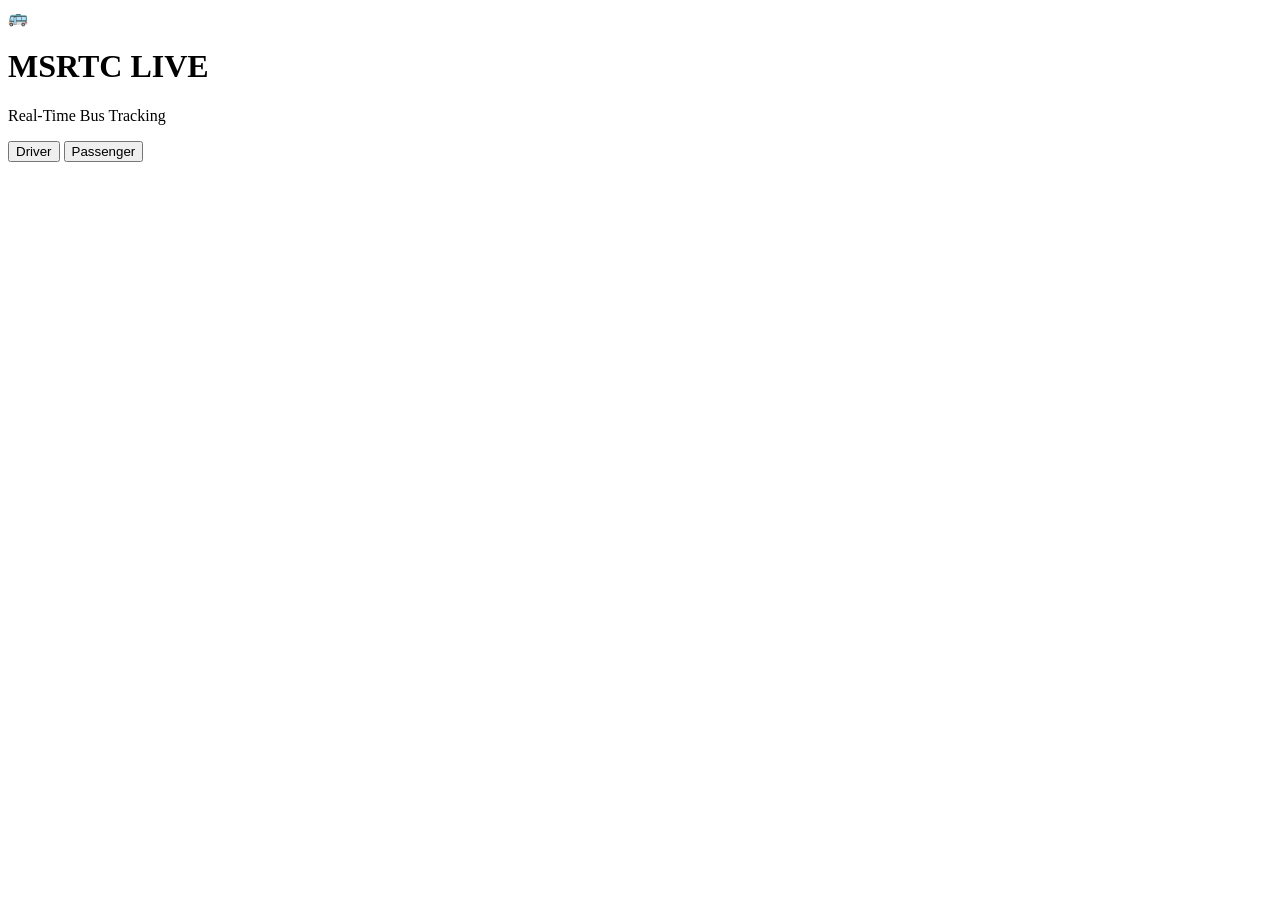
==== index.html @ 45ac552b "Add files via upload" ====
<!DOCTYPE html>
<html lang="en">
<head>
    <meta charset="UTF-8">
    <title>MSRTC Bus Tracking System</title>

    <!-- Common UI styles -->
    <link rel="stylesheet" href="css/style.css">
</head>

<body>
<body>

<div class="container home-container">

    <div class="home-icon">🚌</div>

    <h1 class="home-title">MSRTC LIVE</h1>

    <p class="home-subtitle">Real-Time Bus Tracking</p>

   <button class="btn btn-driver" onclick="goDriver()">
    Driver
</button>

<button class="btn btn-passenger" onclick="goPassenger()">
    Passenger
</button>


</div>
<script>
function goDriver() {
    window.location.href = "driver.html";
}

function goPassenger() {
    window.location.href = "passenger.html";
}
</script>

</body>

</body>
</html>
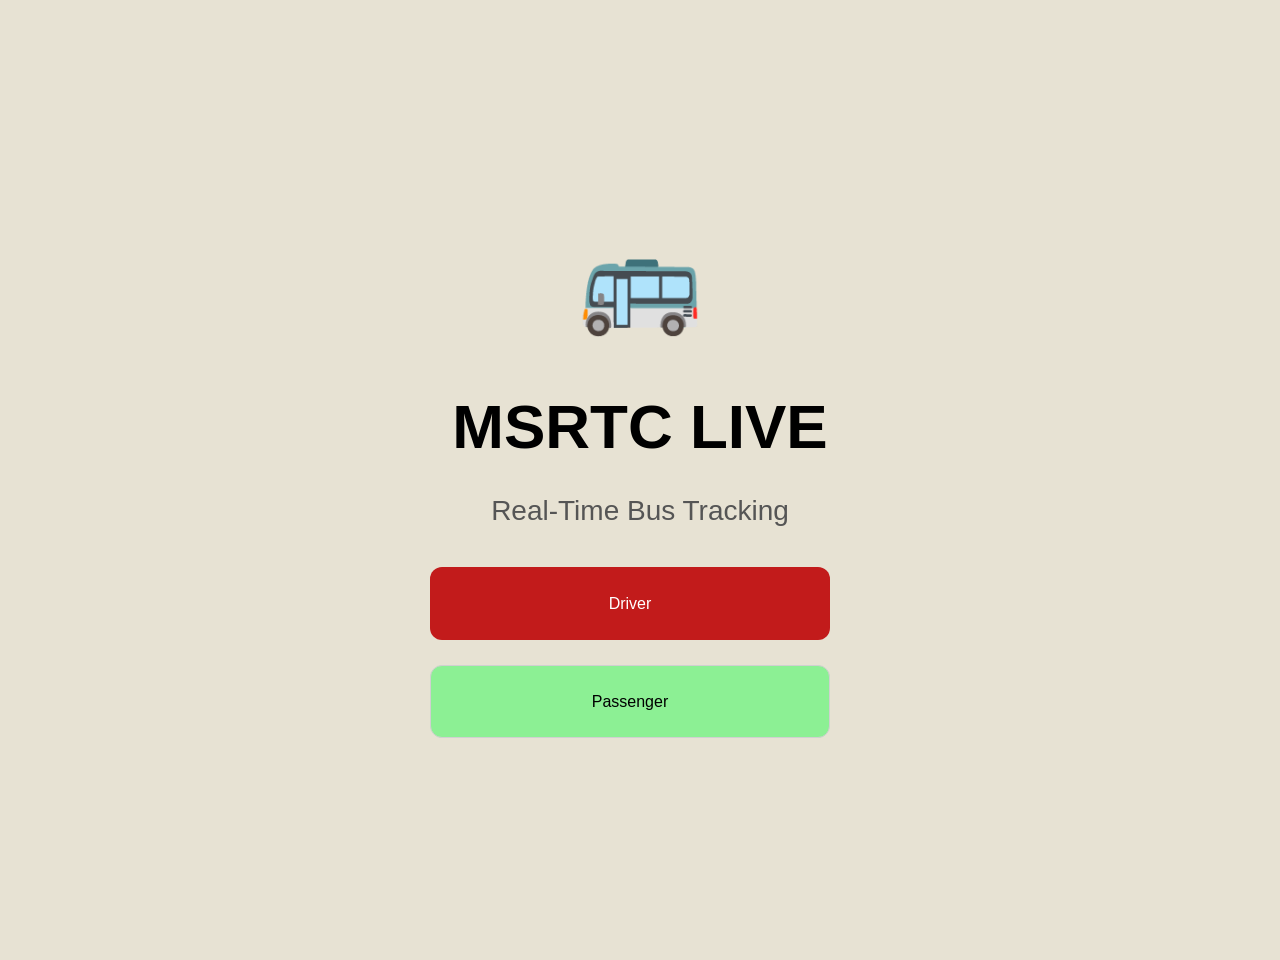
==== commit a07c00d8: "Update index.html" ====
--- a/index.html
+++ b/index.html
@@ -5,7 +5,7 @@
     <title>MSRTC Bus Tracking System</title>
 
     <!-- Common UI styles -->
-    <link rel="stylesheet" href="css/style.css">
+    <link rel="stylesheet" href="style.css">
 </head>
 
 <body>
@@ -42,4 +42,4 @@
 </body>
 
 </body>
-</html>+</html>
--- a/style.css
+++ b/style.css
@@ -0,0 +1,247 @@
+/* ===== COMMON STYLES (All pages) ===== */
+
+body {
+    margin: 0;
+    font-family: Arial, Helvetica, sans-serif;
+    background-color: #e7e2d3;
+}
+
+.container {
+    max-width: 420px;
+    margin: auto;
+    padding: 30px 20px;
+}
+
+.btn {
+    width: 100%;
+    padding: 15px;
+    font-size: 16px;
+    border-radius: 12px;
+    border: none;
+    cursor: pointer;
+}
+
+
+/* ===== HOME PAGE STYLES ===== */
+
+.home-container {
+    
+    text-align: center;
+
+    height: 100vh;
+    width: 100vh;
+    display: flex;
+    flex-direction: column;
+    justify-content: center;
+}
+
+.home-icon {
+    font-size: 100px;
+    color: #c21b1b;
+    margin-bottom: 10px;
+}
+
+.home-title {
+    font-size: 62px;
+    font-weight: bold;
+    margin-bottom: 5px;
+}
+
+.home-subtitle {
+    font-size: 28px;
+    color: #555;
+    margin-bottom: 40px;
+}
+
+.btn-driver {
+    background-color: #c21b1b;
+    color: white;
+    margin-bottom: 25px;
+    width:400px;
+    height:73px;
+}
+
+.btn-passenger {
+    background-color: #8cf094;
+    color: black;
+    border: 1px solid #d0d0d0;
+    width:400px;
+    height:73px;
+}
+/* ===== DRIVER PAGE ===== */
+
+
+    .driver-page {
+    background: linear-gradient(#e7e2d3);
+    min-height: 100vh;
+    display: flex;
+    align-items: center;
+    justify-content: center;
+}
+    
+
+/* Back button container */
+
+.back-form {
+    width: 80%;
+    margin: 20px auto;
+    text-align: center;
+}
+
+/* Back button */
+
+.back-btn {
+    width: 100%;
+    padding: 12px;
+    border-radius: 25px;
+    border: none;
+    background: linear-gradient(135deg, #ff4d4d, #cc0000);
+    font-size: 20px;
+    color:  white;
+    cursor: pointer;
+}
+
+/* Driver card */
+
+.driver-card {
+    background: #f2f2f2;
+    width: 95%;
+    max-width: 350px;
+    margin: 120px auto 0 auto;
+    padding: 25px;
+    border-radius: 15px;
+}
+
+/* Title */
+
+.driver-title {
+    font-size: 22px;
+    margin-bottom: 15px;
+}
+
+/* Input fields */
+
+.driver-card input,
+.driver-card select {
+    width: 100%;
+    padding: 12px;
+    border-radius: 8px;
+    border: 1px solid #ccc;
+    margin-bottom: 15px;
+    font-size: 14px;
+}
+
+/* Status row */
+
+.status-indicator {
+    display: flex;
+    align-items: center;
+    margin-bottom: 15px;
+    font-size: 14px;
+}
+
+/* Status dot */
+
+.status-dot {
+    width: 10px;
+    height: 10px;
+    border-radius: 50%;
+    margin-right: 8px;
+}
+
+.status-offline {
+    background: red;
+}
+
+.status-online {
+    background: green;
+}
+
+/* Buttons */
+
+#startTracking {
+    background: #1f7a3f;
+    width: 100%;
+    padding: 12px;
+    border-radius: 25px;
+    border: none;
+   
+    font-size: 20px;
+}
+
+#stopTracking {
+    background: #b4a4a4;
+    width: 100%;
+    padding: 12px;
+    border-radius: 25px;
+    border: none;
+   
+    font-size: 20px;
+}
+/* ===== PASSENGER PAGE ===== */
+
+.passenger-title {
+    margin-bottom: 20px;
+}
+
+/* Bus grid layout */
+
+#backbutton{
+    background: linear-gradient(135deg, #ff4d4d, #cc0000);
+    color: white;
+    border: none;
+    padding: 10px 16px;
+    border-radius: 25px;
+    font-size: 14px;
+    font-weight: 500;
+    cursor: pointer;
+    box-shadow: 0 4px 10px rgba(0,0,0,0.2);
+    transition: all 0.3s ease;}
+
+
+
+/* Bus number */
+
+.bus-number {
+    font-weight: bold;
+}
+
+/* Route */
+
+.bus-route {
+    font-size: 13px;
+    color: #555;
+}
+
+/* Map header */
+
+.map-header {
+    display: flex;
+    justify-content: space-between;
+    align-items: center;
+    margin-bottom: 15px;
+}
+
+/* Map container */
+
+
+#map {
+width:100%;
+height:500px;
+margin-top:20px;
+}
+
+.bus-grid {
+display:grid;
+grid-template-columns:1fr 1fr;
+gap:15px;
+padding:15px;
+}
+
+.bus-card {
+background:white;
+padding:15px;
+border-radius:10px;
+border:1px solid #ddd;
+cursor:pointer;
+}
